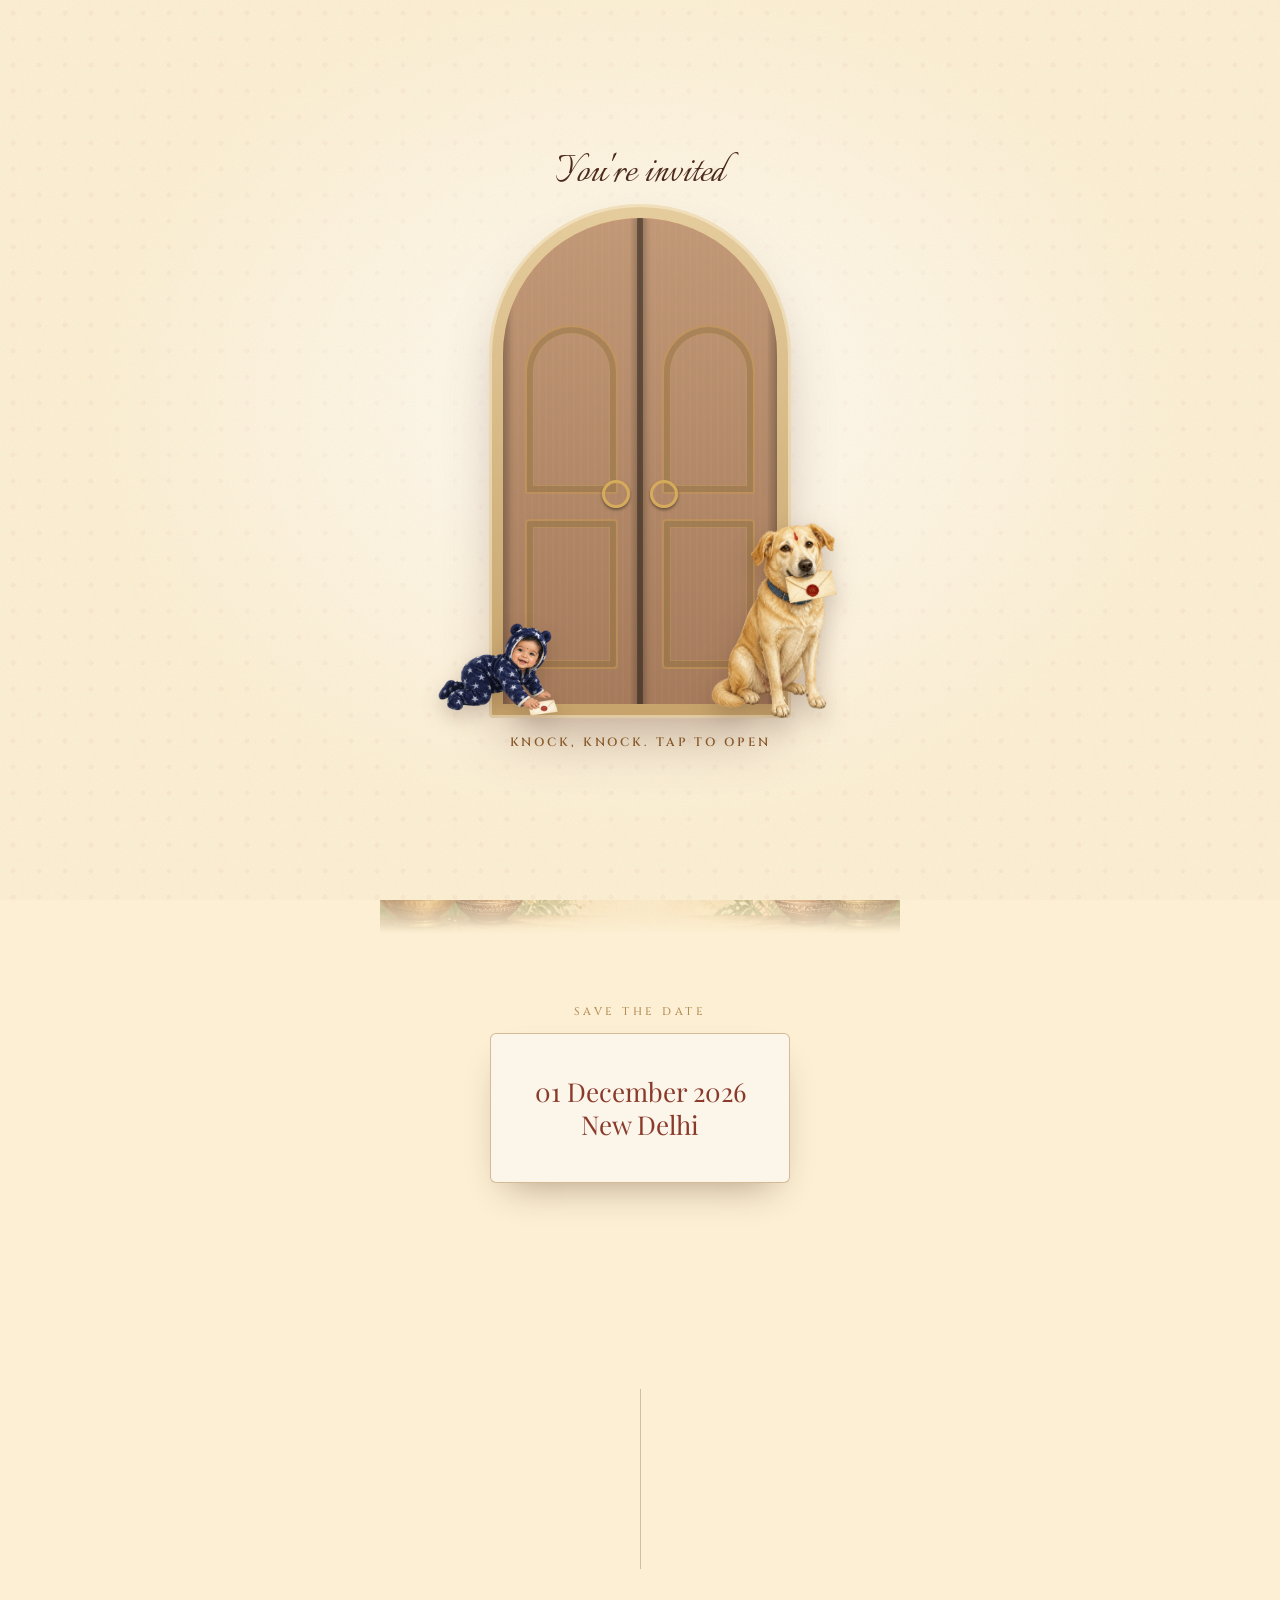
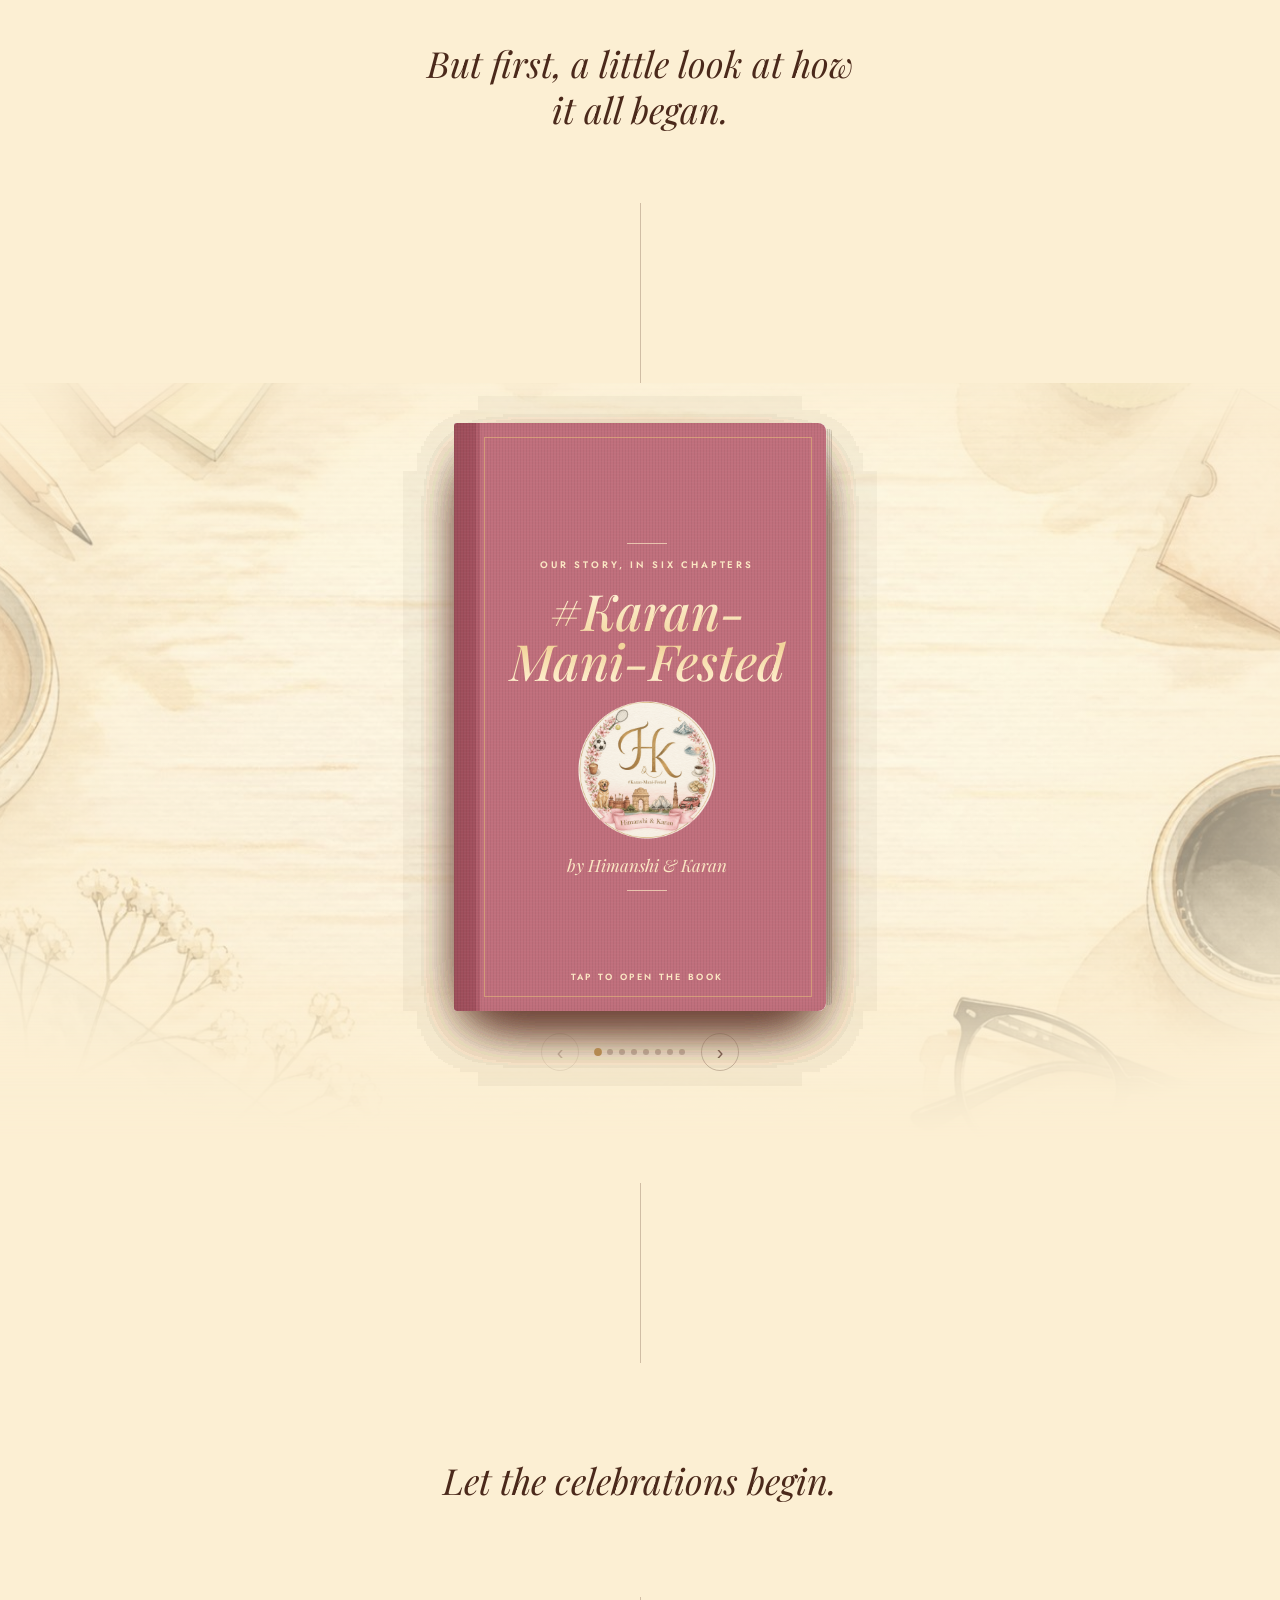
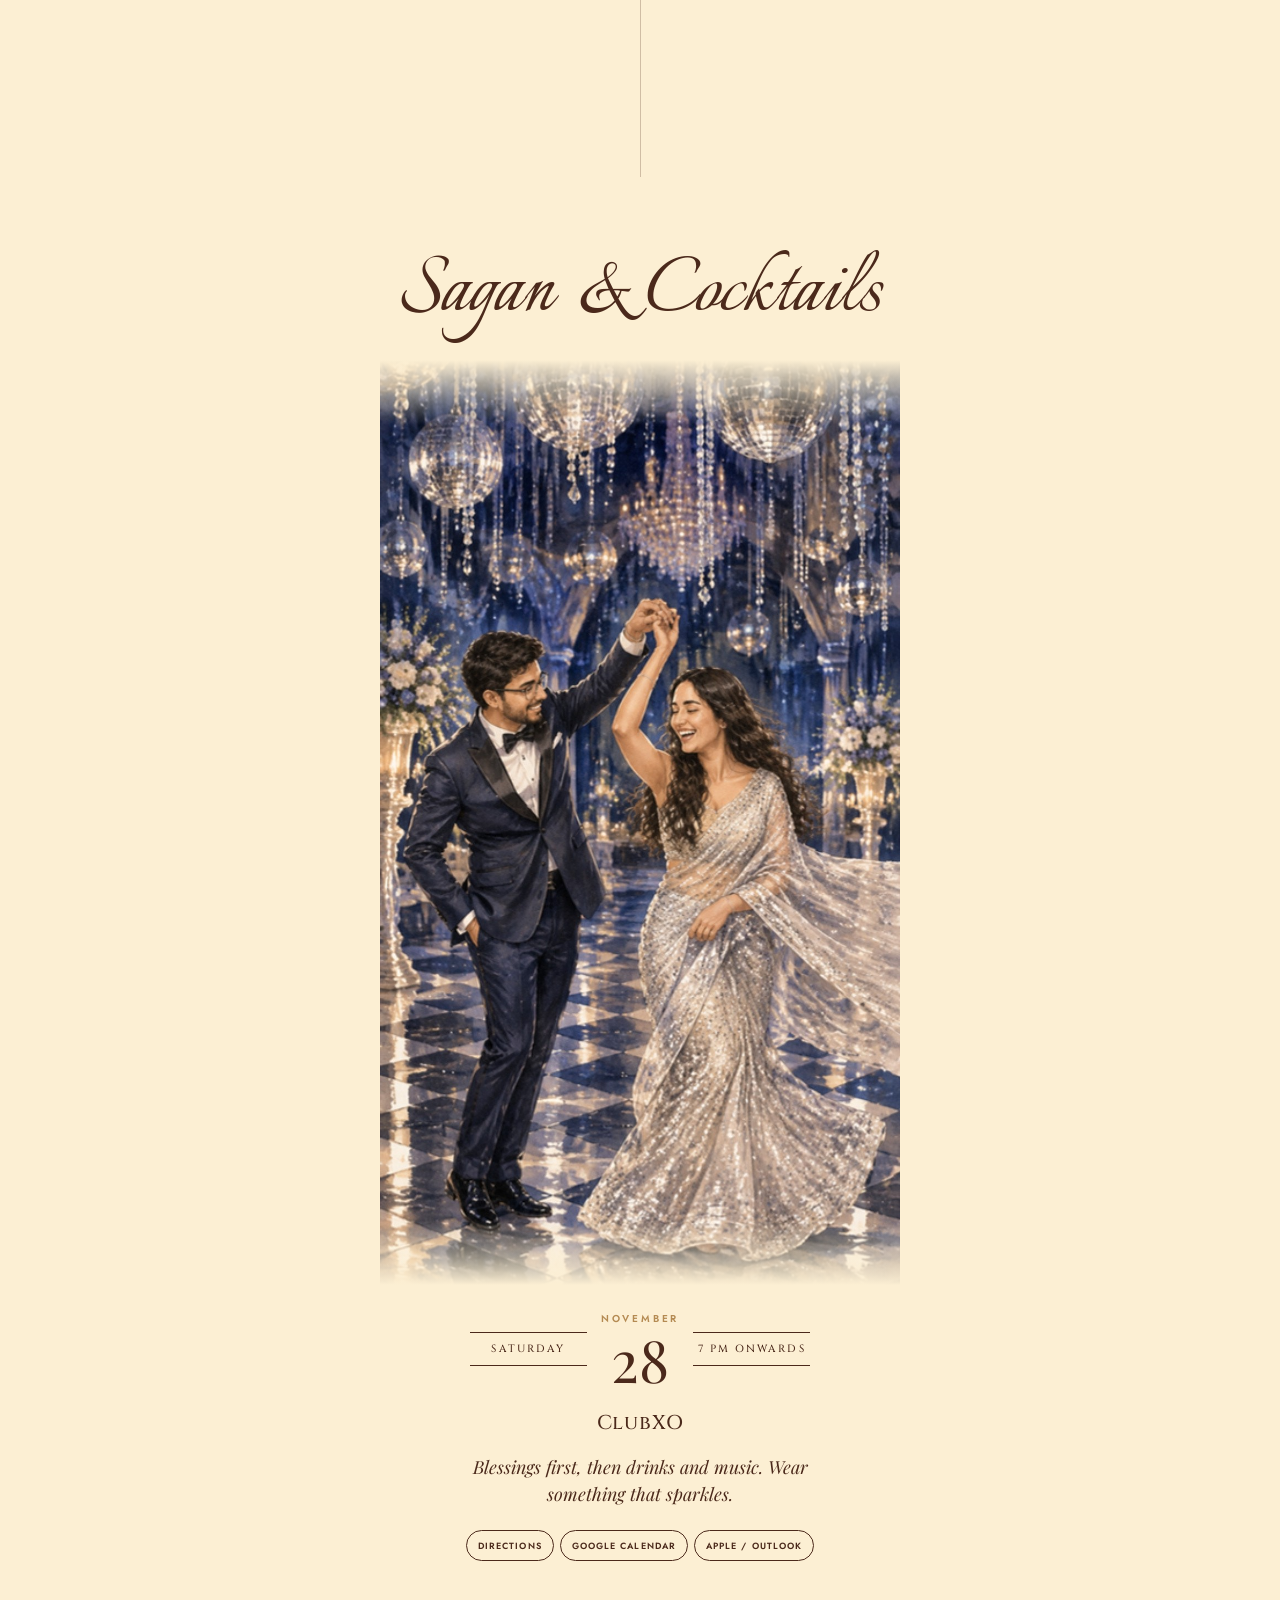
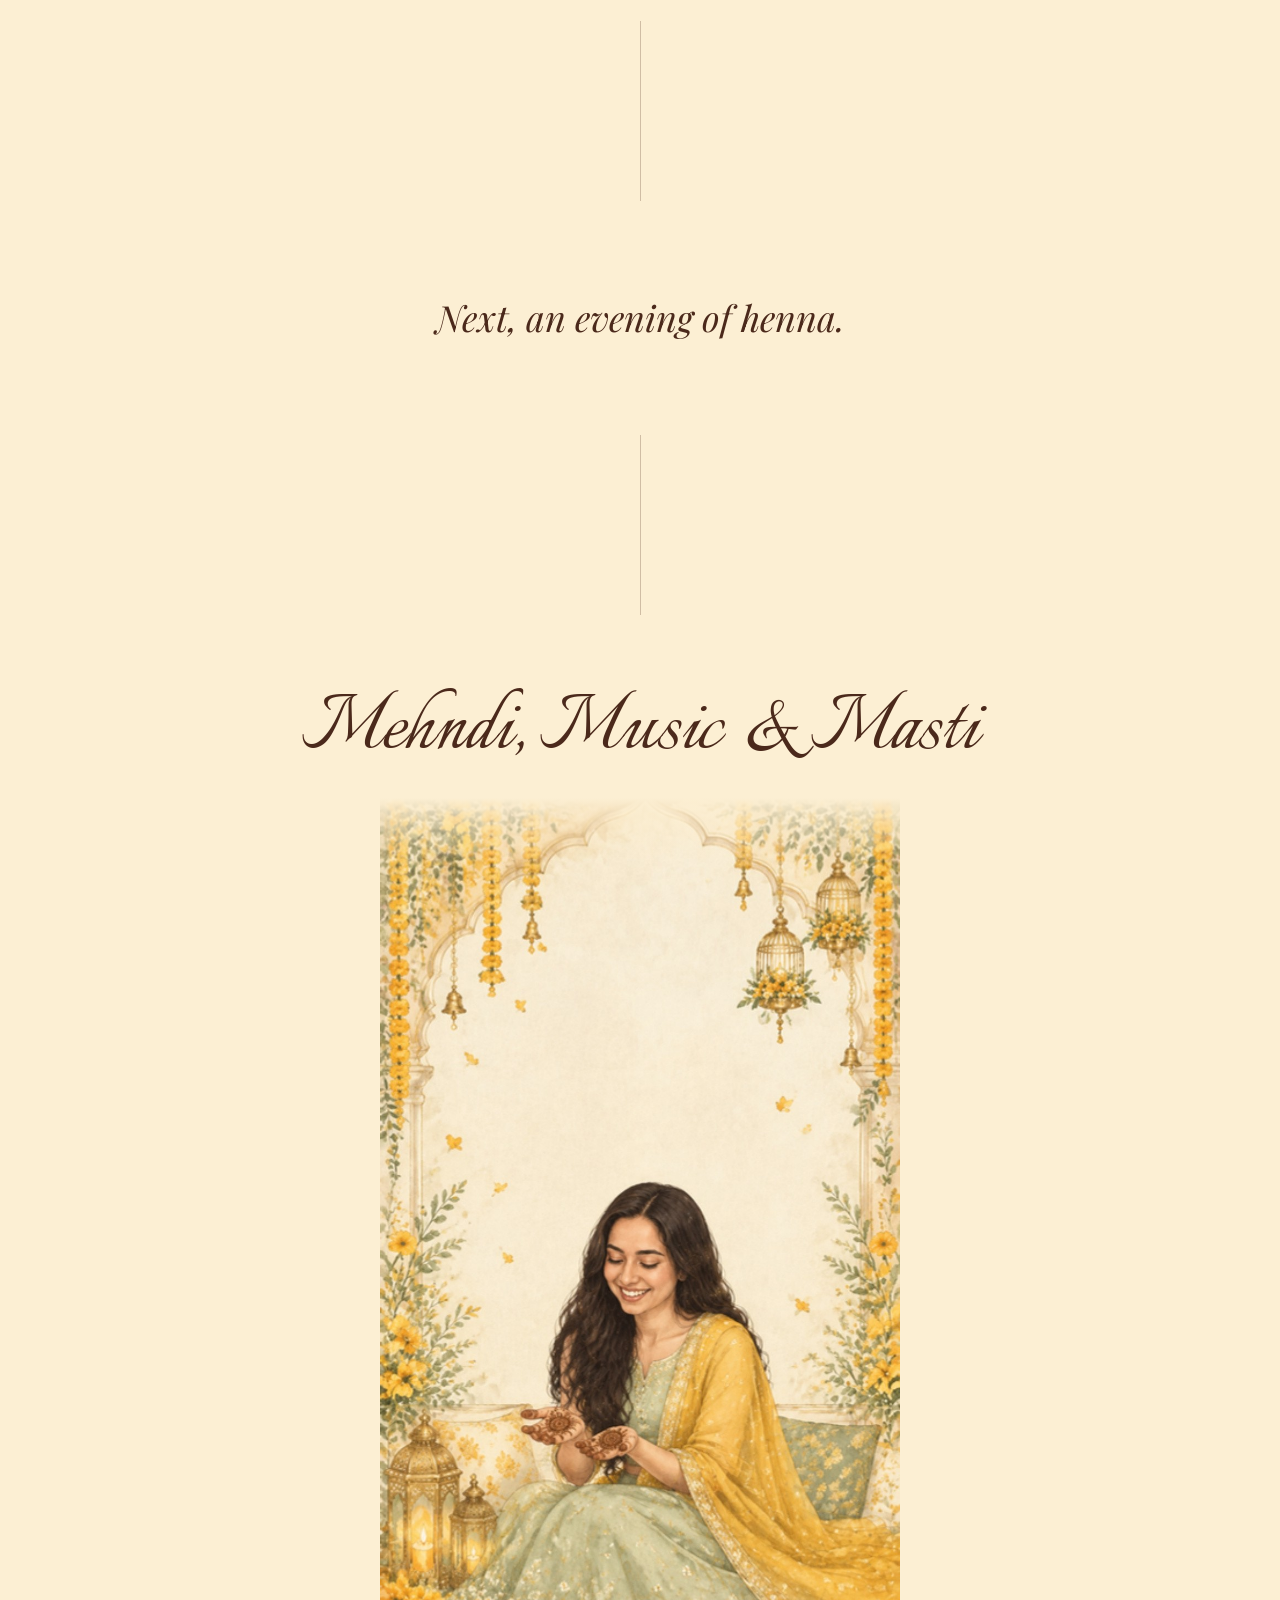
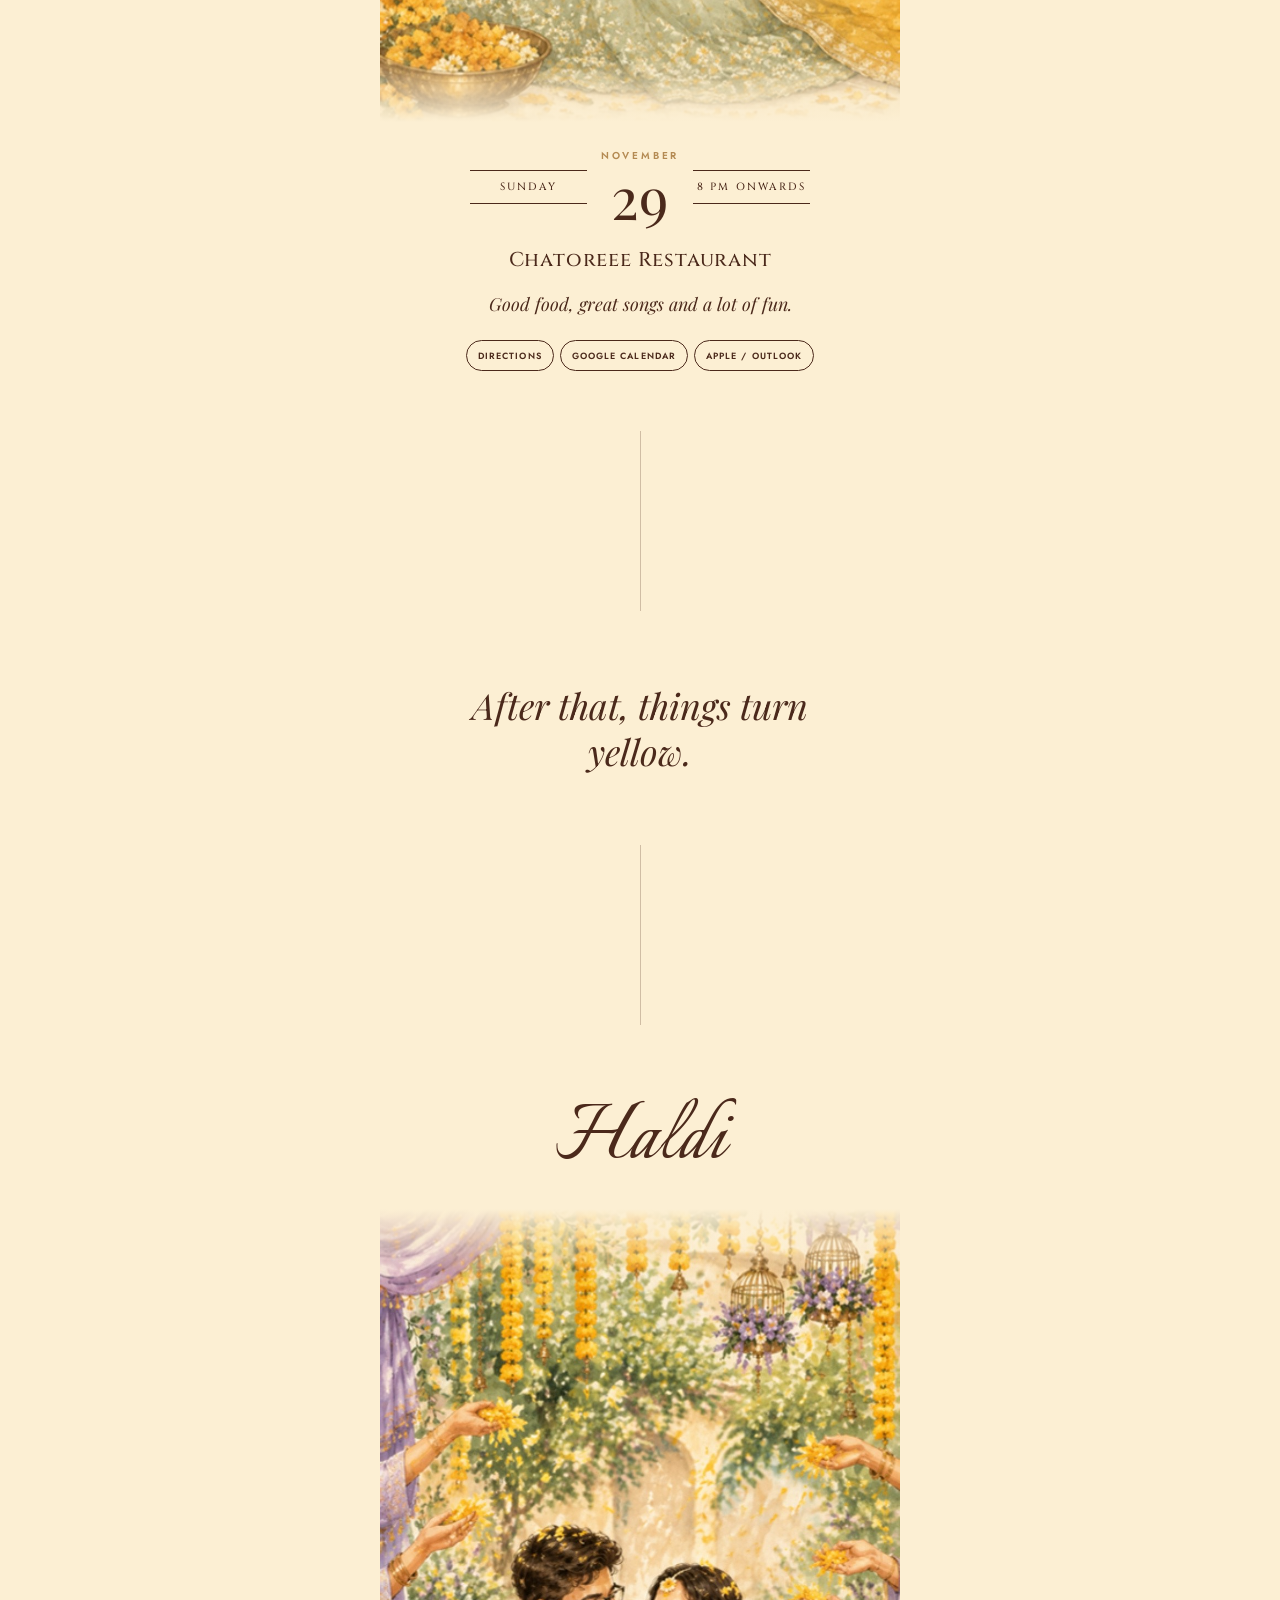
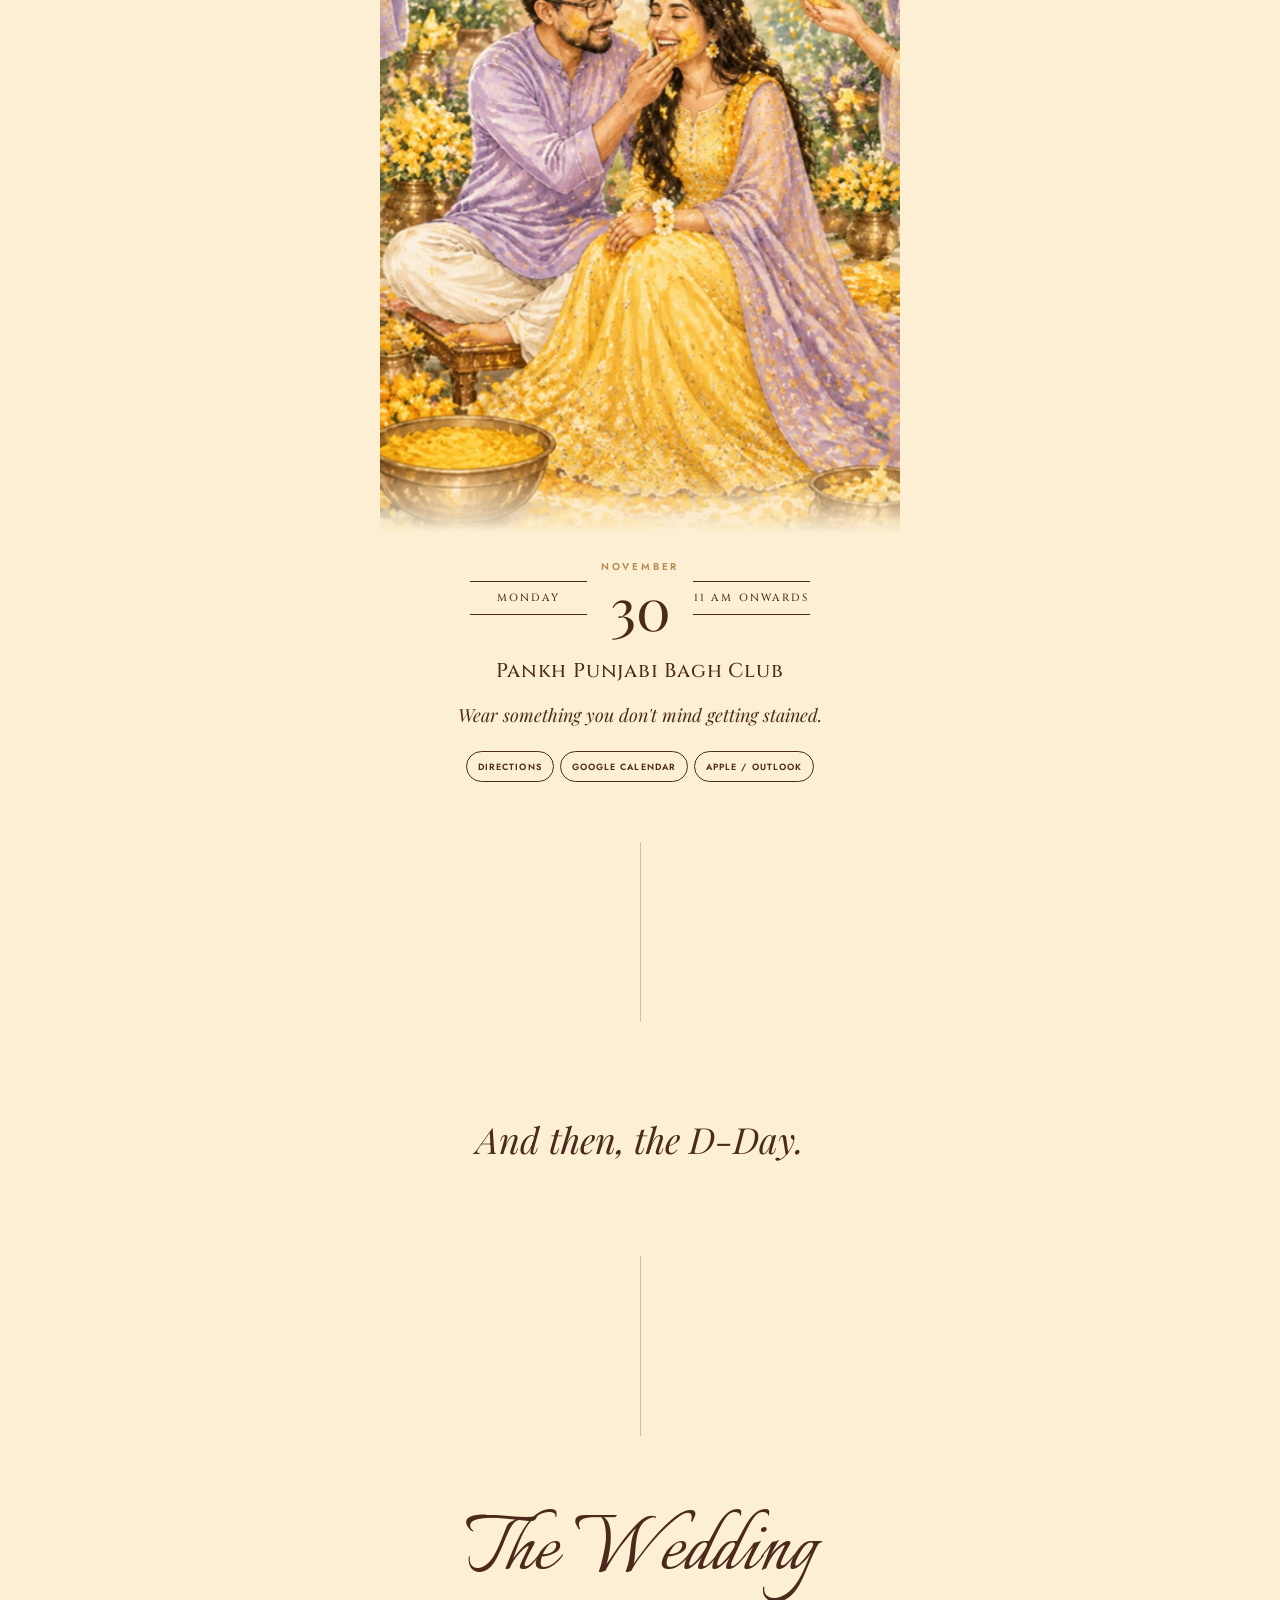
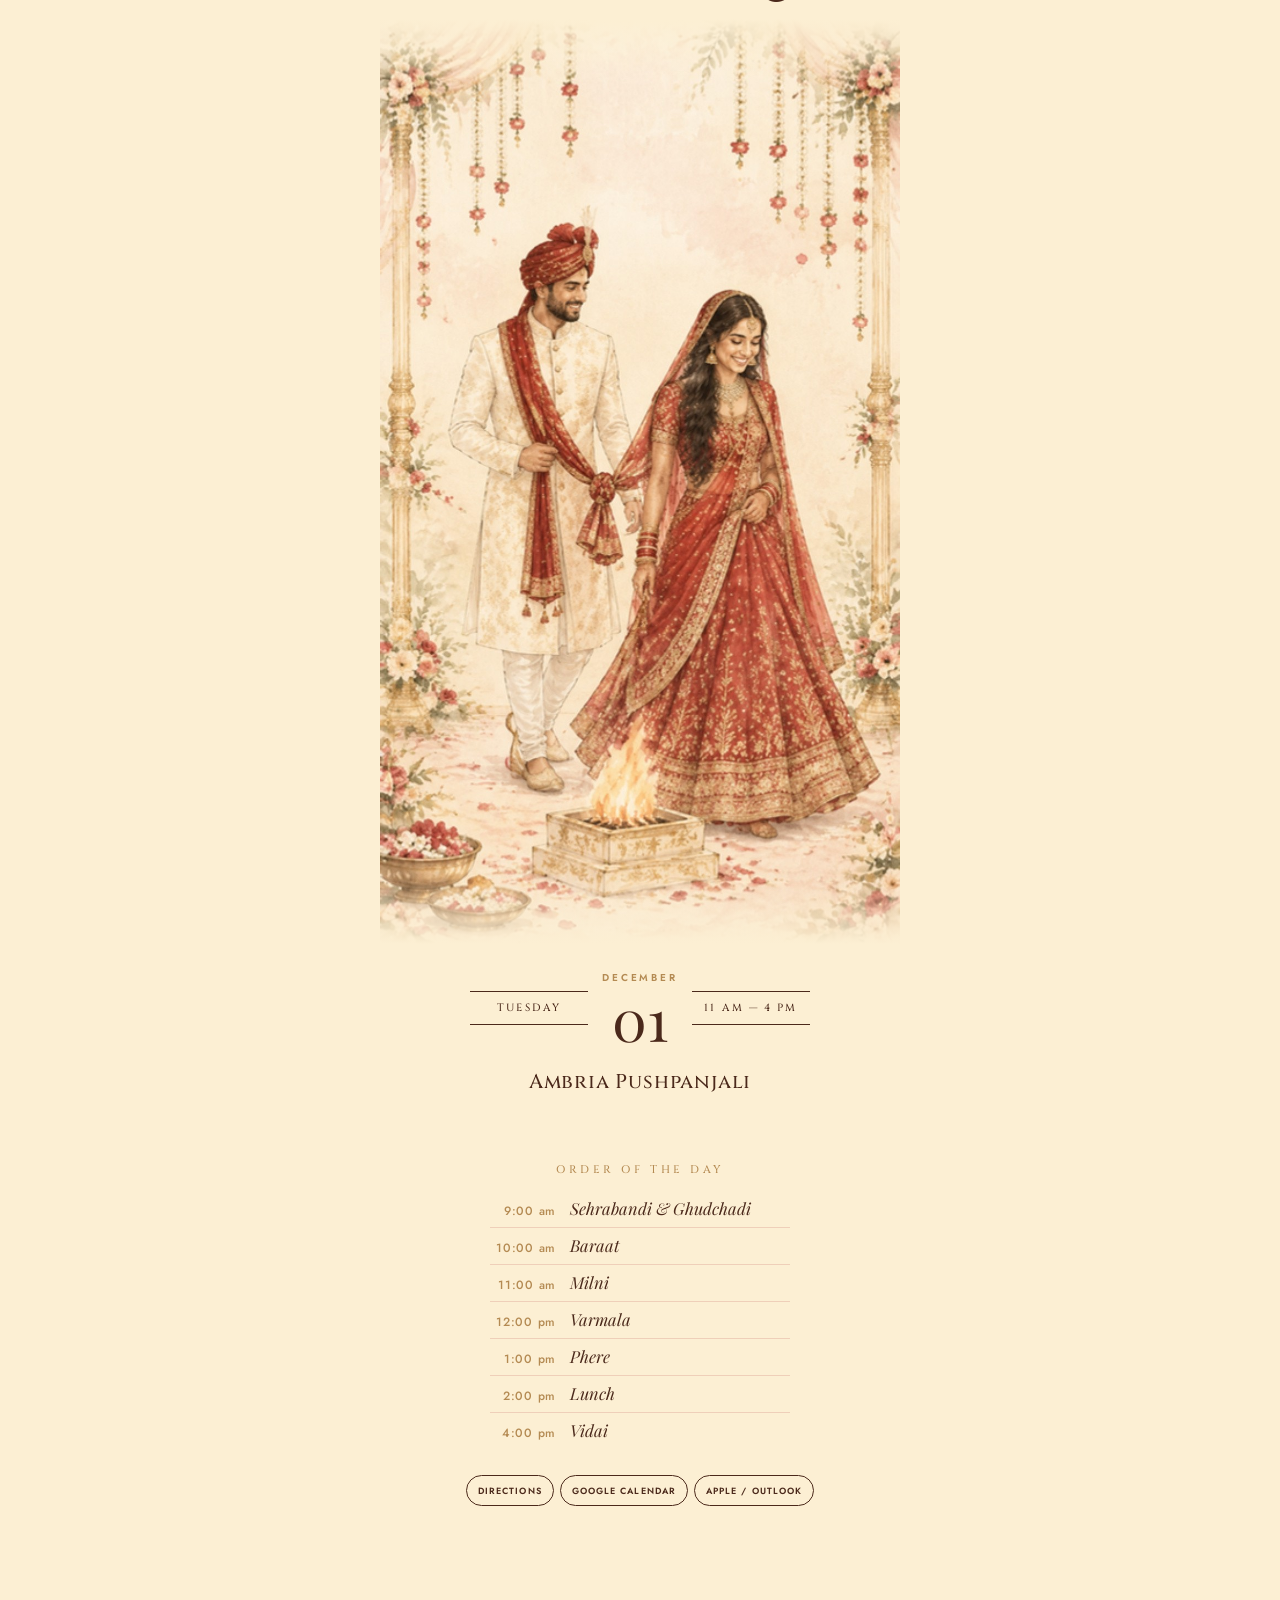
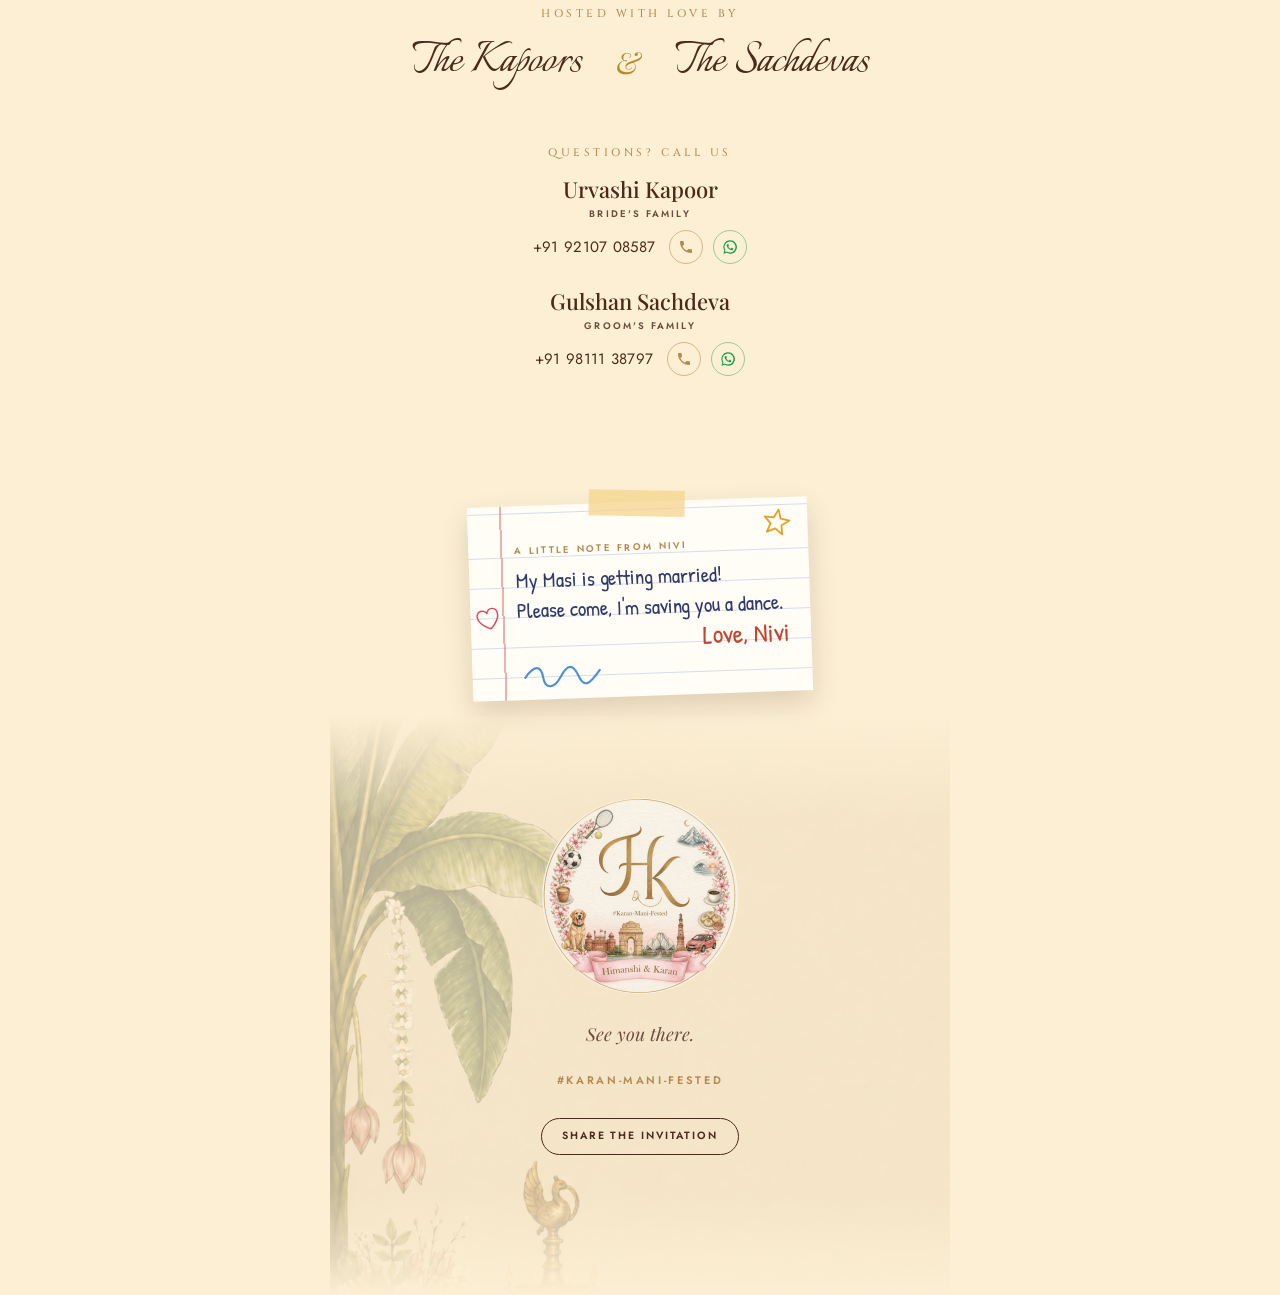
==== bride-complete/index.html @ b34a1034 "Groom side: call the cocktail evening Sangeet & Sips Co-Authored-By: Claude Opus 5.5 <noreply@anthro" ====
<!doctype html>
<html lang="en">
<head>
  <meta charset="utf-8">
  <!-- What WhatsApp / Instagram show when the link is shared: keep these first, and the image URL plain (no ?v=) -->
  <meta property="og:title" content="Himanshi &amp; Karan · Wedding Invitation">
  <meta property="og:description" content="You're invited to the wedding of Himanshi &amp; Karan · New Delhi · #Karan-Mani-Fested">
  <meta property="og:image" content="https://himanshikapoor3099.github.io/wedding-invite/assets/share-card.jpg">
  <meta property="og:image:secure_url" content="https://himanshikapoor3099.github.io/wedding-invite/assets/share-card.jpg">
  <meta property="og:image:type" content="image/jpeg">
  <meta property="og:image:width" content="1200">
  <meta property="og:image:height" content="630">
  <meta property="og:image:alt" content="Himanshi &amp; Karan wedding monogram">
  <meta property="og:url" content="https://himanshikapoor3099.github.io/wedding-invite/bride-complete/">
  <meta property="og:type" content="website">
  <meta property="og:site_name" content="Himanshi &amp; Karan">
  <meta name="twitter:card" content="summary_large_image">
  <meta name="viewport" content="width=device-width, initial-scale=1, viewport-fit=cover">
  <meta name="color-scheme" content="only light">
  <meta name="theme-color" content="#fcefd3">
  <title>Himanshi &amp; Karan · Wedding Invitation</title>
  <meta name="description" content="You're invited to the wedding of Himanshi &amp; Karan · New Delhi · #Karan-Mani-Fested">


  <!-- Made by tools/build-versions.py from index.html. Edit index.html, then rerun it. -->
  <base href="../">
  <link rel="icon" href="data:image/svg+xml,<svg xmlns='http://www.w3.org/2000/svg' viewBox='0 0 100 100'><rect width='100' height='100' rx='50' fill='%239b111e'/><text x='50' y='66' font-size='44' text-anchor='middle' fill='%23f3d9a0' font-family='Georgia'>HK</text></svg>">
  <link rel="preconnect" href="https://fonts.googleapis.com">
  <link rel="preconnect" href="https://fonts.gstatic.com" crossorigin>
  <link href="https://fonts.googleapis.com/css2?family=Cinzel:wght@400;500;600&family=Italianno&family=Jost:wght@300;400;500;600&family=Noto+Serif+Devanagari:wght@500&family=Noto+Serif+Gurmukhi:wght@500&family=Patrick+Hand&family=Playfair+Display:ital,wght@0,400;0,500;1,400;1,500&display=swap" rel="stylesheet">
  <link rel="stylesheet" href="css/main.css?v=35">
  <script>window.INVITE_VERSION = "bride-complete";</script>
  <script src="js/content.js?v=35"></script>
</head>
<body class="locked">

  <!-- ============ THE DOOR ============ -->
  <div id="door-screen">
    <p class="door-pretext" data-k="door.pretext"></p>
    <div class="door-stage">
    <button class="door" id="door" aria-label="Open the door">
        <span class="door-frame"></span>
        <span class="leaf leaf-l"><span class="leaf-face" data-door="l"></span></span>
        <span class="leaf leaf-r"><span class="leaf-face" data-door="r"></span></span>
      </button>
      <img class="door-ivy" src="assets/art/ivy-door.webp" alt="Ivy, waiting at the door with your invitation">
      <img class="door-nivi" src="assets/art/nivi-door.webp" alt="Nivi, crawling up to the door with an invitation">
      <img class="door-kids door-kids-r" src="assets/art/kids-door.webp" alt="" aria-hidden="true">
      <img class="door-kids door-babies" src="assets/art/babies-door.webp" alt="" aria-hidden="true">
    </div>
    <p class="door-hint" data-k="door.hint"></p>
  </div>

  <main id="main" inert>

    <!-- ============ BEHIND THE DOOR: THE INVITATION ============ -->
    <section class="invite-card-wrap" data-theme="peach">
      <div class="card-scene">
        <img class="card-bg" src="assets/art/bg-invite.jpg" alt="" aria-hidden="true">
        <span class="bells bells-l bells-sm" aria-hidden="true"></span>
        <span class="bells bells-r bells-sm" aria-hidden="true"></span>
        <div class="invite-card">
          <div class="blessings hero-in" style="--d:.1s" id="blessings"></div>
          <p class="together hero-in" style="--d:.4s" data-k="invite.together"></p>
          <div class="parents" id="parents"></div>
          <p class="request hero-in" style="--d:2.6s" data-k="invite.request"></p>
        </div>
      </div>
    </section>

    <!-- ============ SAVE THE DATE: scratch the foil to reveal ============ -->
    <section class="dates" data-theme="peach">
      <p class="eyebrow rv" data-k="saveTheDate.label"></p>
      <div class="scratch rv" id="scratch">
        <p class="scratch-dates" id="scratch-dates"></p>
        <canvas id="scratch-foil" aria-label="Scratch to reveal the date" role="button" tabindex="0"></canvas>
      </div>
      <p class="scratch-hint rv" id="scratch-hint" data-k="saveTheDate.hint"></p>
      <div class="countdown" id="countdown">
        <div class="cd-units" id="cd-units">
          <div class="cd"><b data-u="d">00</b><small>days</small></div>
          <div class="cd"><b data-u="h">00</b><small>hours</small></div>
          <div class="cd"><b data-u="m">00</b><small>minutes</small></div>
          <div class="cd"><b data-u="s">00</b><small>seconds</small></div>
        </div>
        <p class="cd-label" id="cd-label"></p>
      </div>
    </section>

    <div class="passage" data-k-passage="toStory"></div>

    <!-- ============ OUR STORY: A STORYBOOK ============ -->
    <section class="story" id="story" data-theme="desk">
      <div class="storybook-wrap rv">
        <div class="storybook" id="storybook"></div>
        <div class="book-nav" id="book-nav">
          <button type="button" id="pg-prev" aria-label="Previous page">‹</button>
          <span class="pg-dots" id="pg-dots"></span>
          <button type="button" id="pg-next" aria-label="Next page">›</button>
        </div>
        <p class="book-hint" id="book-hint"></p>
      </div>
    </section>

    <!-- ============ EVENTS (built from js/content.js) ============ -->
    <div id="events"></div>


    <!-- ============ FAMILIES, SIGN-OFF ============ -->
    <section class="family" data-theme="paper">
      <p class="eyebrow rv" data-k="family.label"></p>
      <div class="family-sides" id="family-sides"></div>
      <div class="contacts rv">
        <p class="eyebrow" data-k="contacts.title"></p>
        <ul id="contact-list"></ul>
      </div>
    </section>

    <!-- ============ A NOTE FROM NIVI ============ -->
    <section class="nivi" data-theme="paper">
      <div class="nivi-note rv">
        <p class="nivi-label" data-k="nivi.label"></p>
        <p class="nivi-text" data-k="nivi.note"></p>
        <p class="nivi-sign" data-k="nivi.sign"></p>
        <p class="nivi-role" data-k="nivi.role"></p>
        <svg class="doodle doodle-star" viewBox="0 0 40 40" aria-hidden="true"><path d="M20 3l4.6 11.2 12 .9-9.2 7.8 2.9 11.7L20 28.3 9.7 34.6l2.9-11.7L3.4 15.1l12-.9z"/></svg>
        <svg class="doodle doodle-heart" viewBox="0 0 40 36" aria-hidden="true"><path d="M20 33S3 22.5 3 11.5A8.5 8.5 0 0 1 20 7a8.5 8.5 0 0 1 17 4.5C37 22.5 20 33 20 33z"/></svg>
        <svg class="doodle doodle-loop" viewBox="0 -2 90 34" aria-hidden="true"><path d="M3 18c10-14 18-14 20 0s12 14 20 0 14-14 20 0 12 10 24-6"/></svg>
      </div>
    </section>

    <section class="closing" data-theme="paper">
      <div class="bg-art" data-art="bg-closing" data-art-optional></div>
      <div class="mono rv" data-monogram></div>
      <p class="signoff rv" data-k="closing.signoff"></p>
      <p class="signoff-fam rv" data-k="closing.families"></p>
      <p class="signoff-line rv" data-k="closing.line"></p>
      <p class="hashtag rv" data-k="couple.hashtag"></p>
      <button class="btn rv" id="share-btn" type="button">Share the invitation</button>
    </section>
  </main>

  <div class="scroll-hint" id="scroll-hint" aria-hidden="true"><span>Scroll</span><i></i></div>

  <button class="music" id="music" type="button" aria-label="Pause music" hidden>
    <span></span><span></span><span></span><span></span>
  </button>

  <script src="js/page.js?v=35"></script>
</body>
</html>
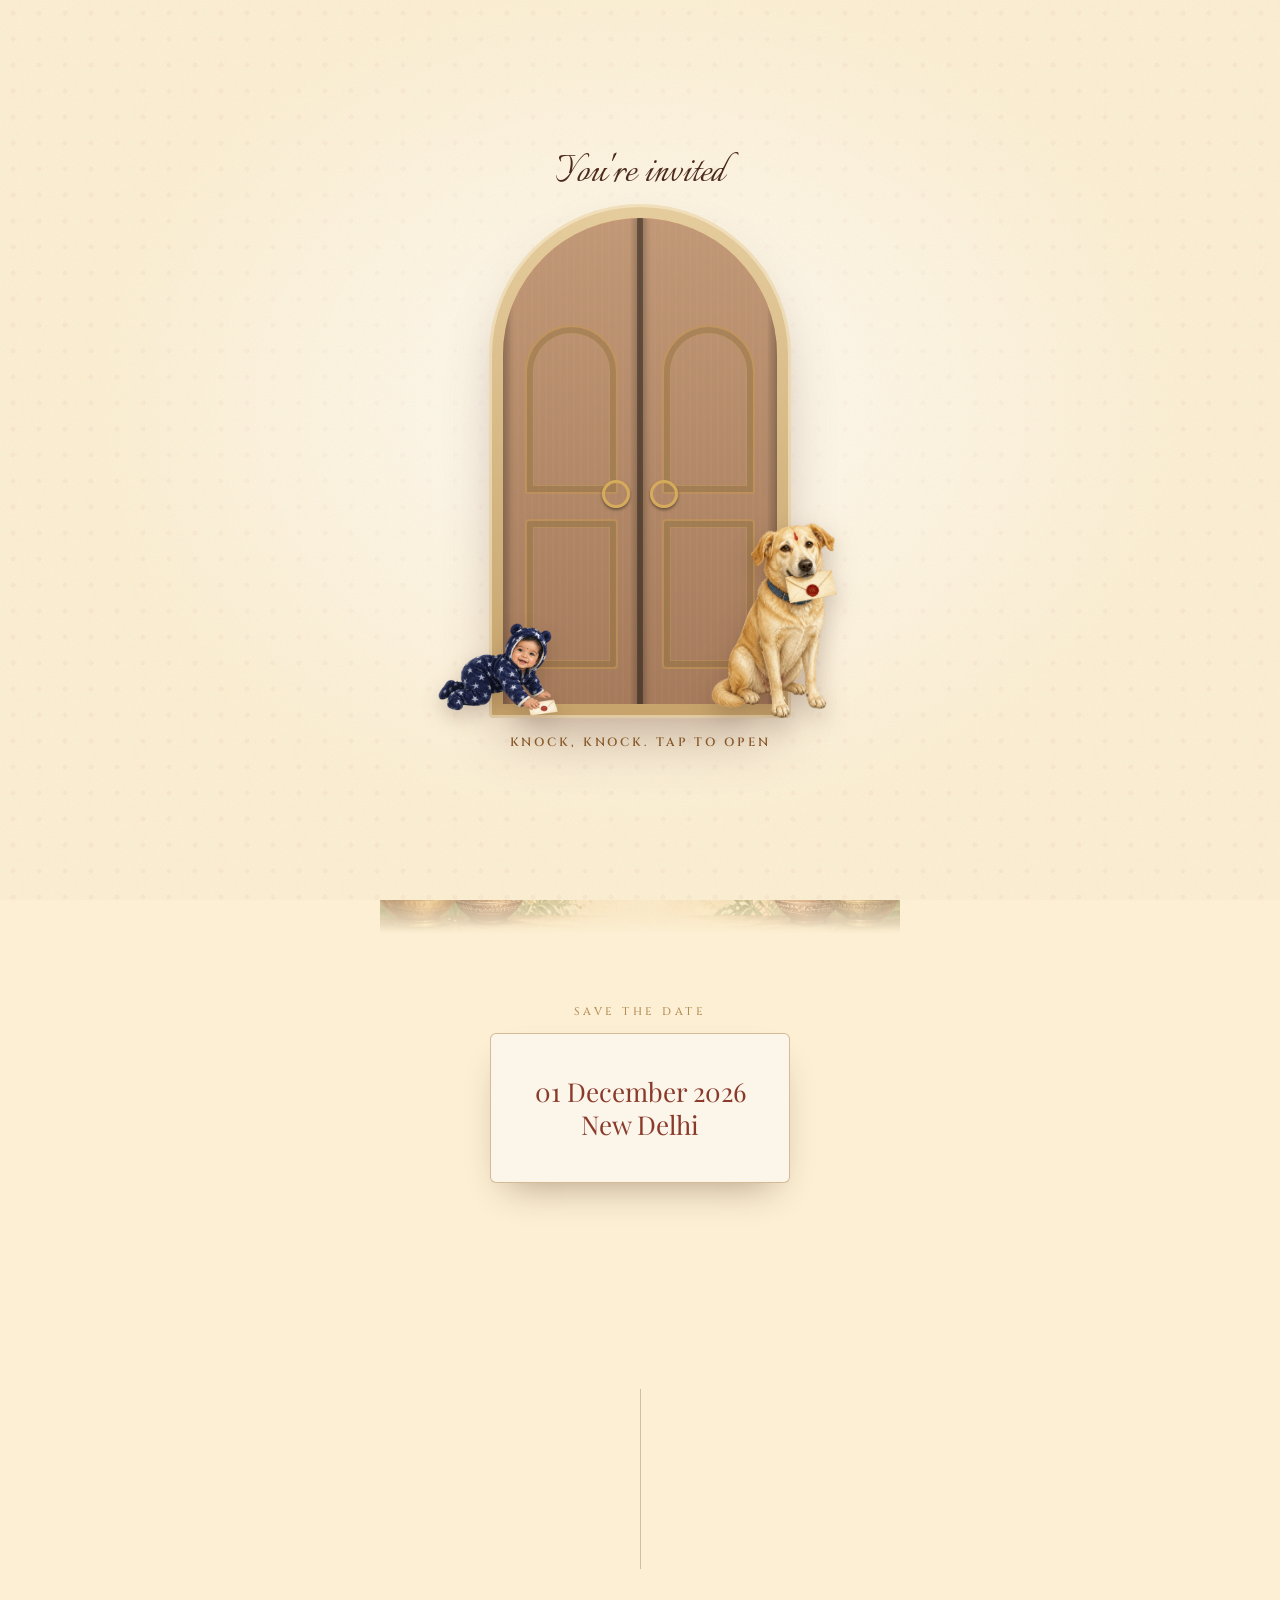
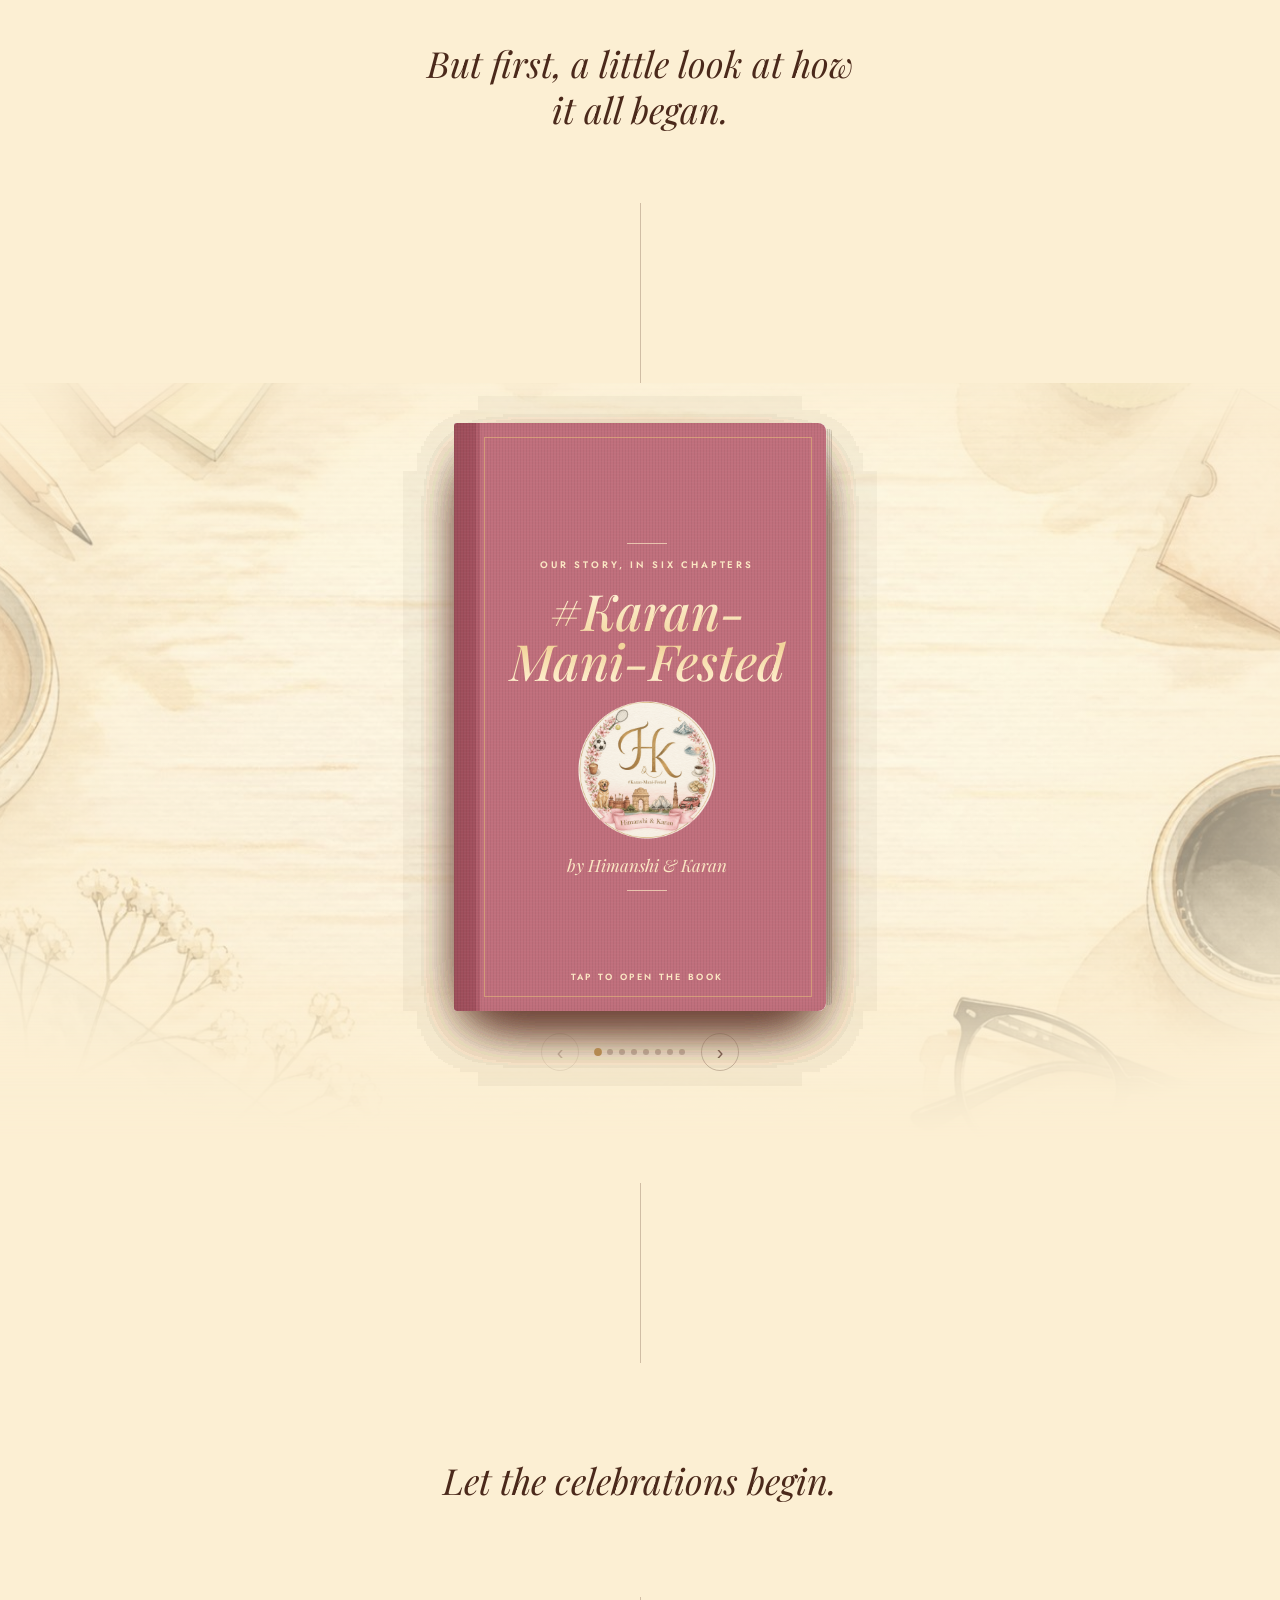
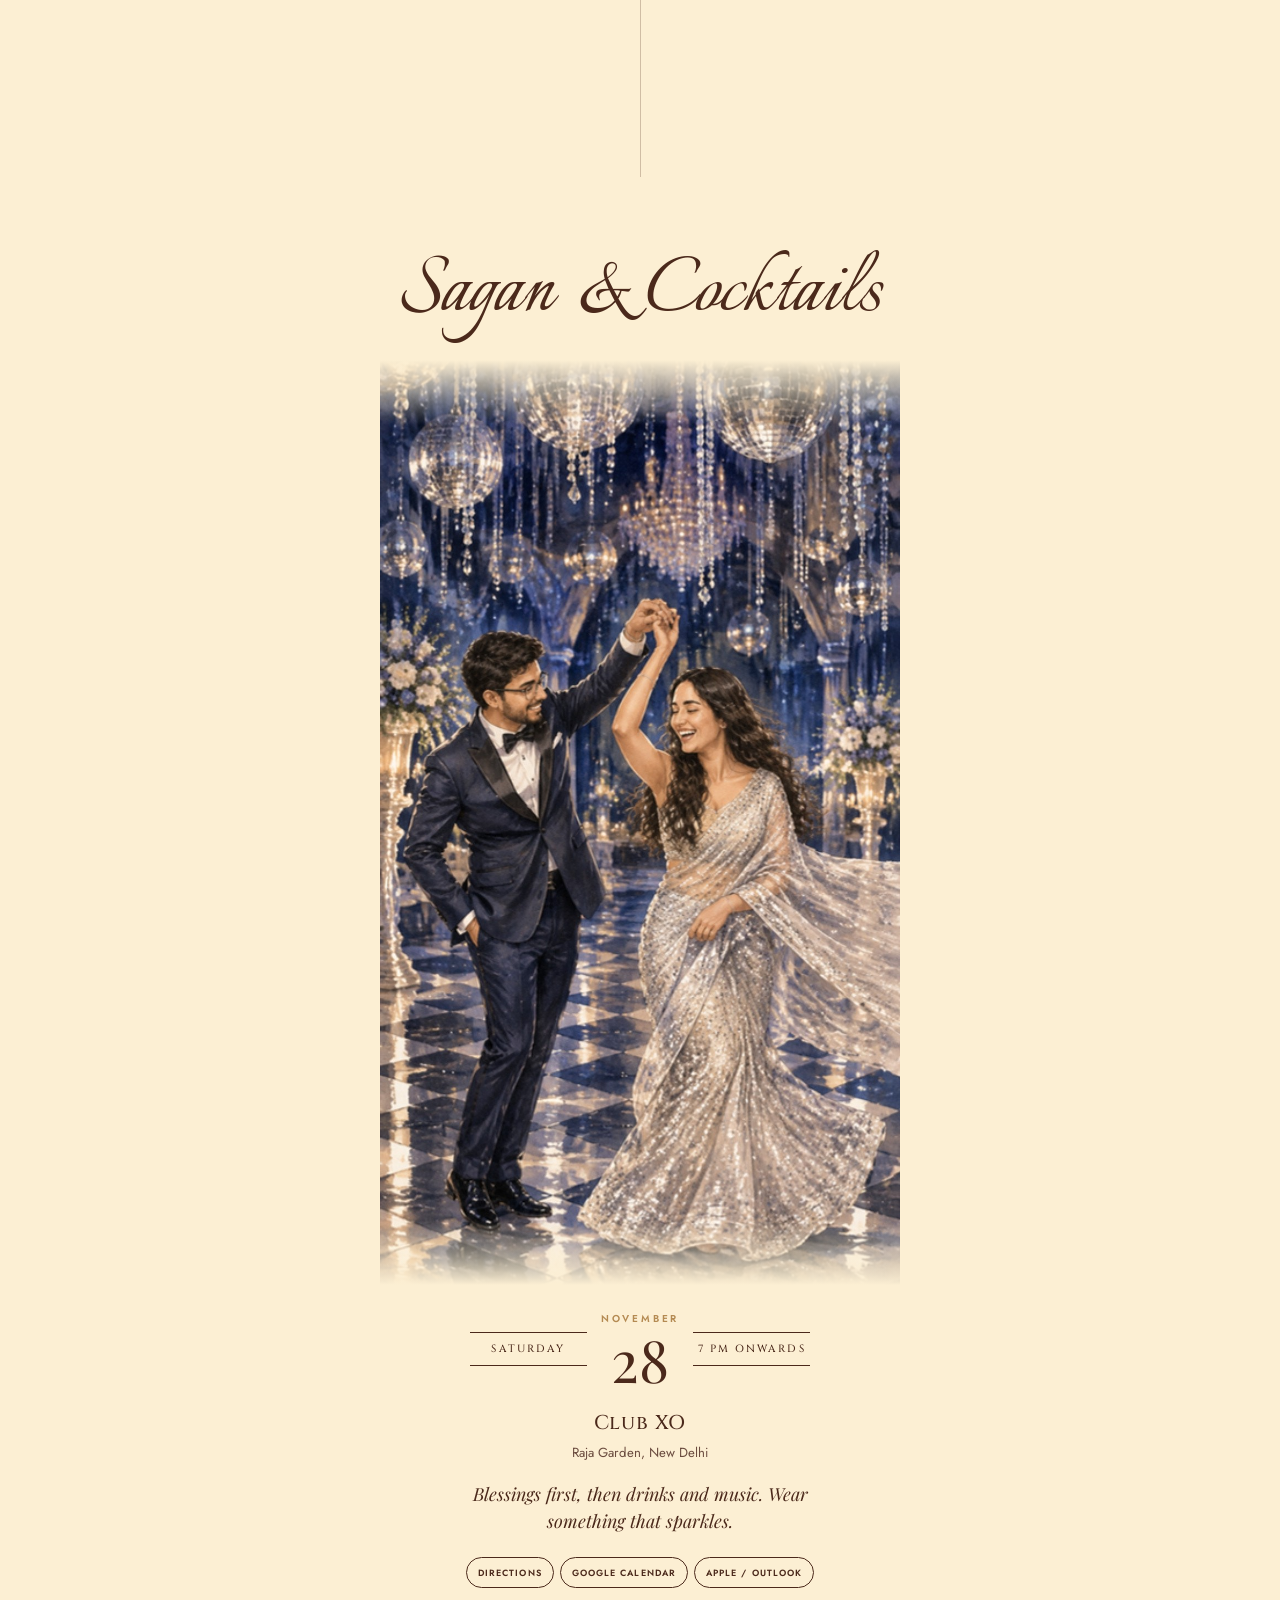
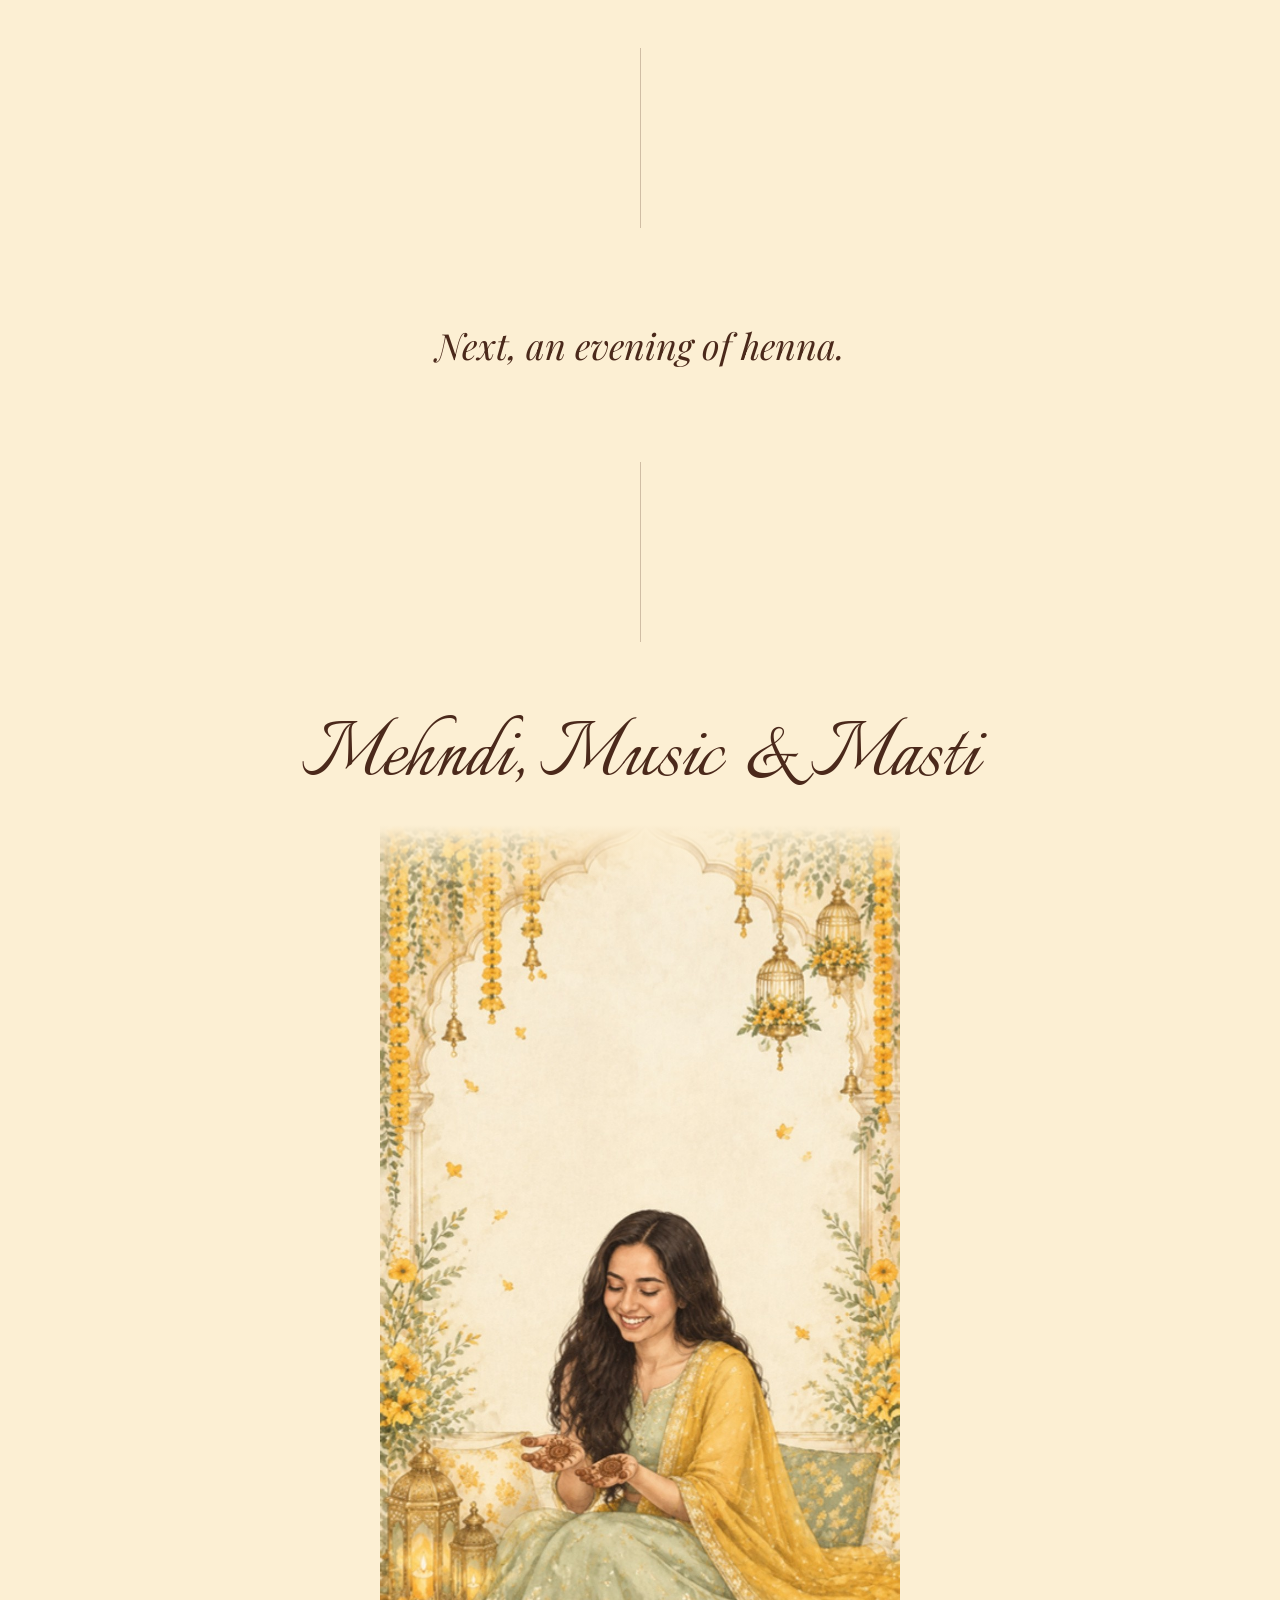
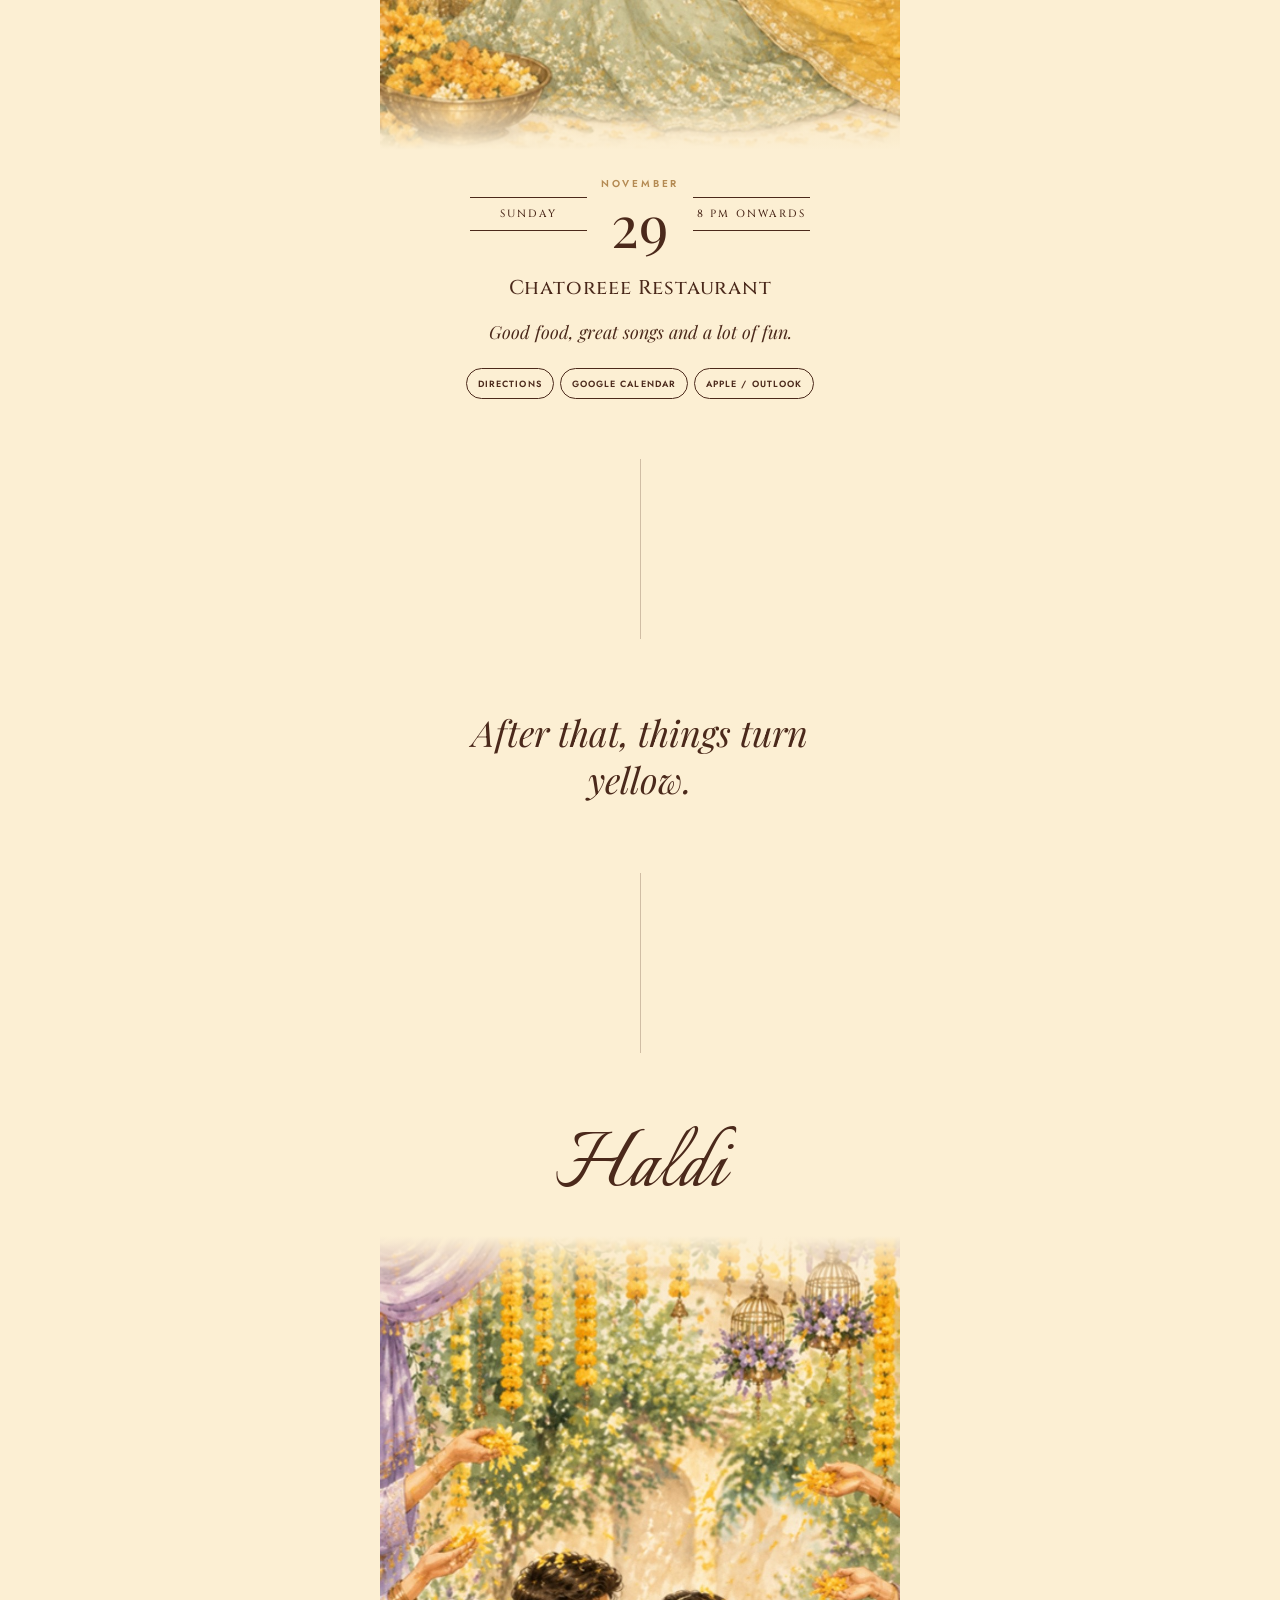
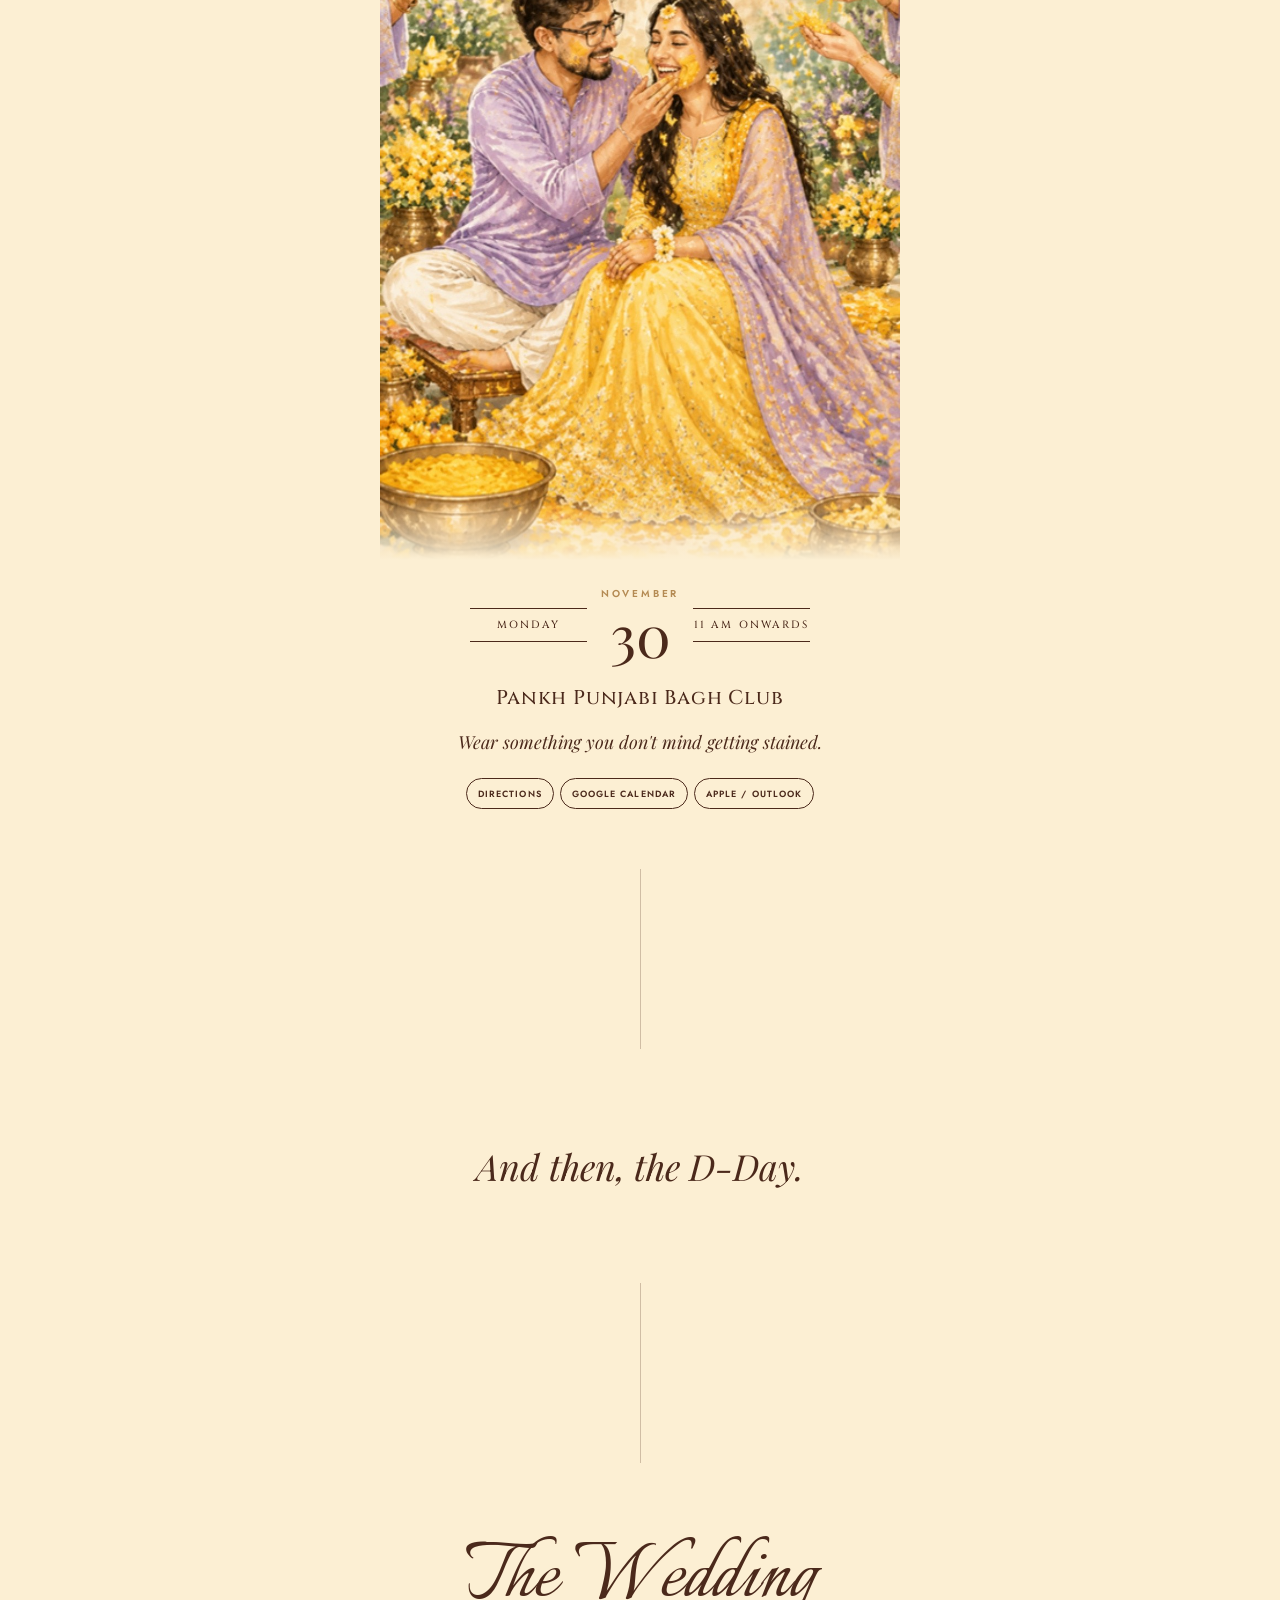
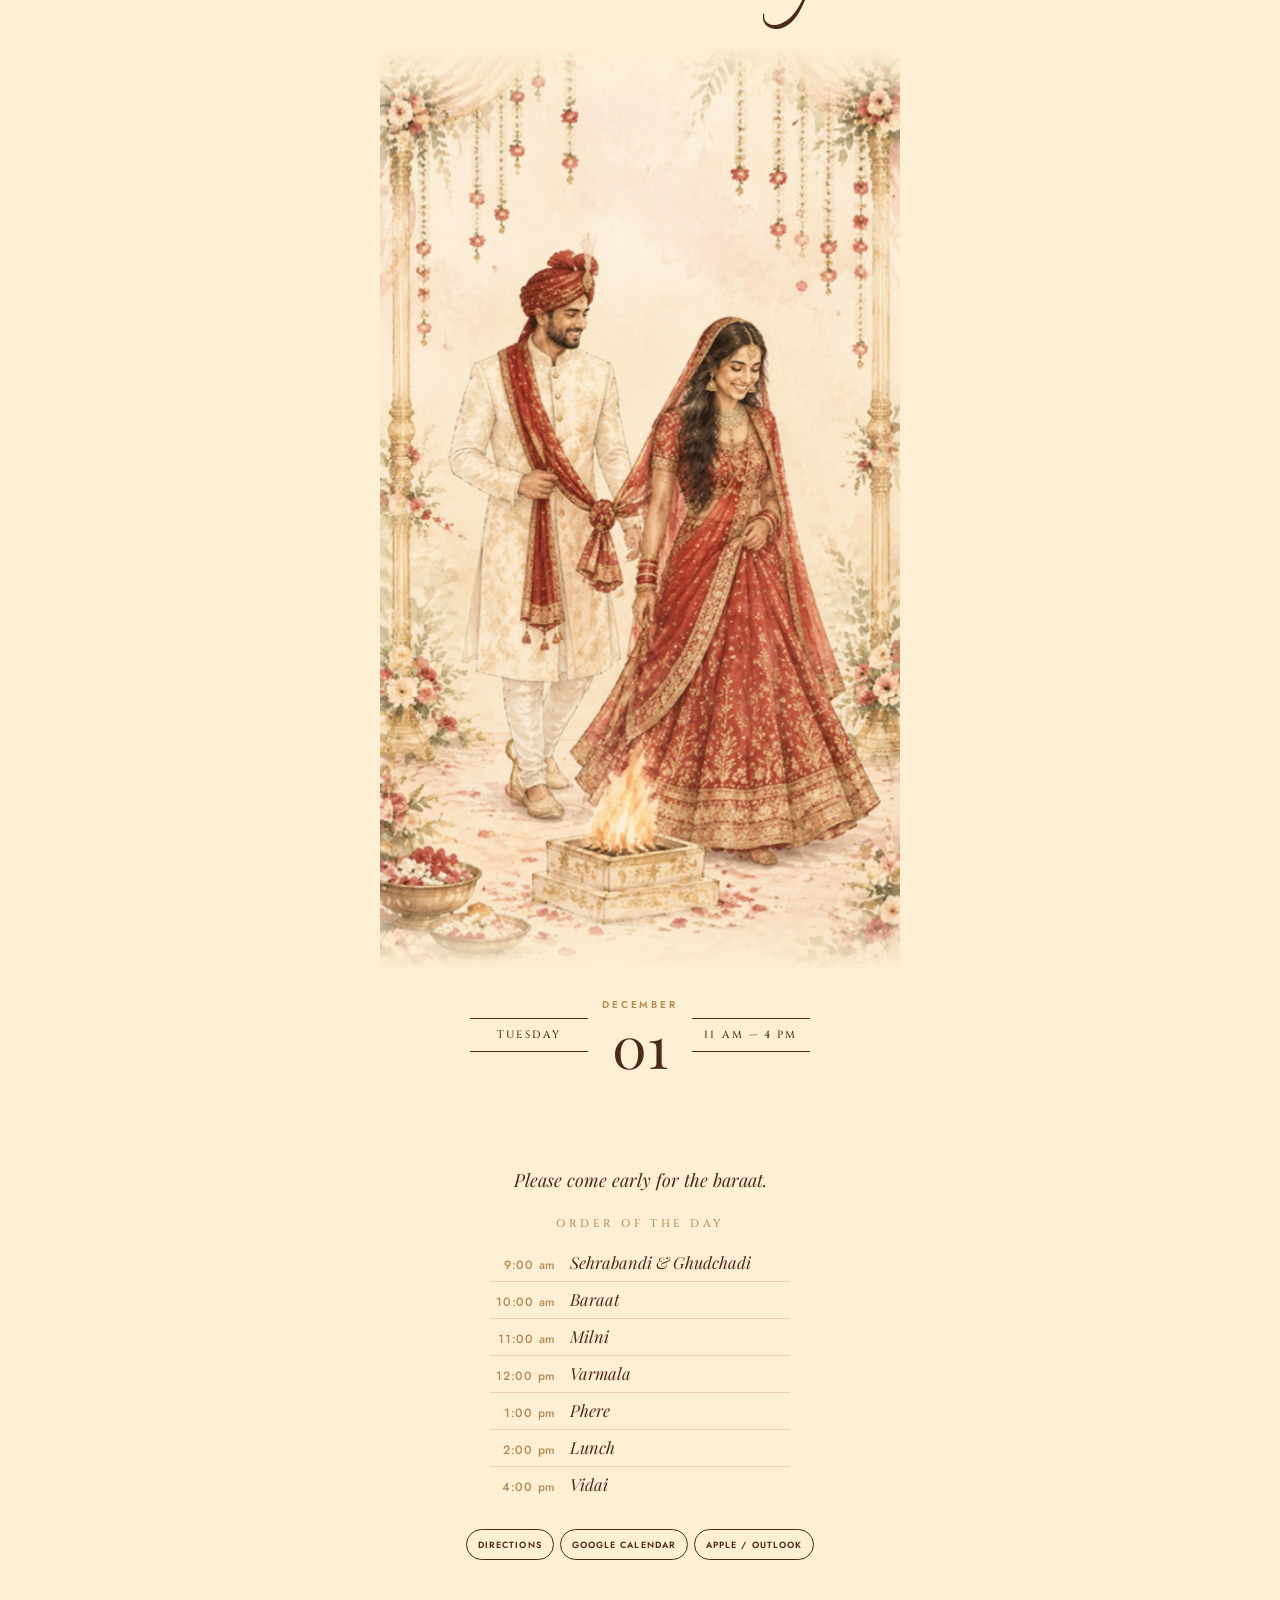
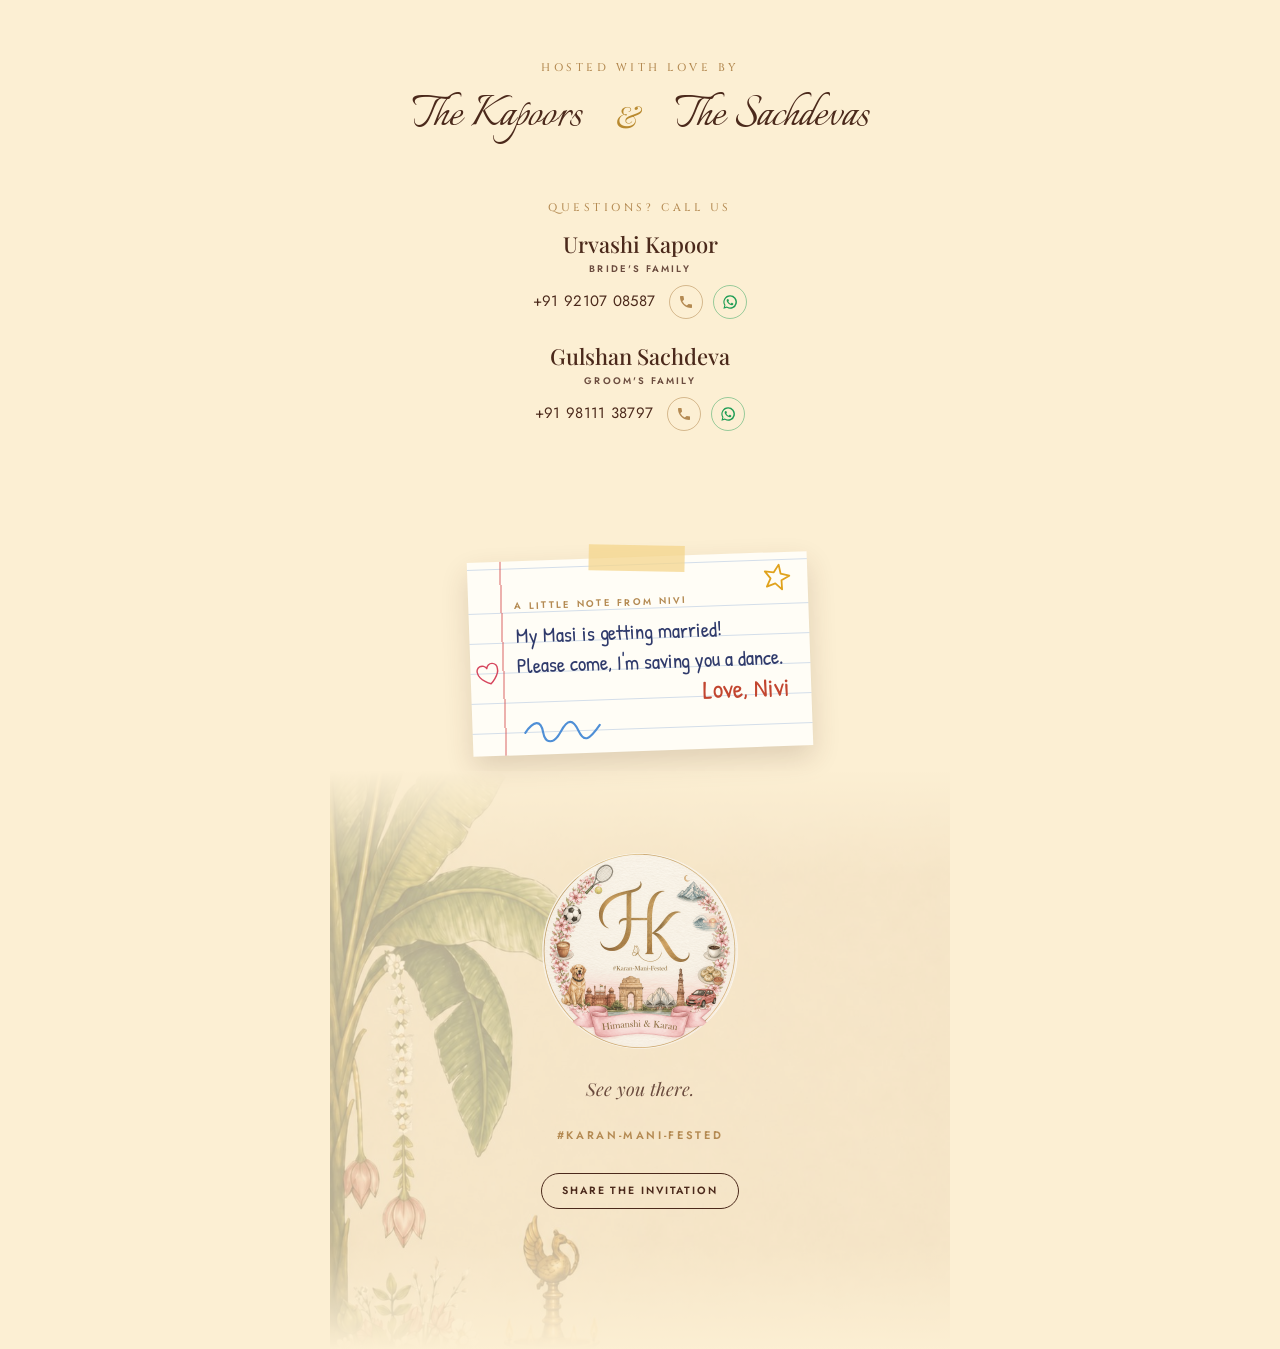
==== commit 5c06a76d: "Full venue names; no storybook on the groom Sangeet + Wedding invite Club XO, Raja Garden, New Delhi" ====
--- a/bride-complete/index.html
+++ b/bride-complete/index.html
@@ -28,9 +28,9 @@
   <link rel="preconnect" href="https://fonts.googleapis.com">
   <link rel="preconnect" href="https://fonts.gstatic.com" crossorigin>
   <link href="https://fonts.googleapis.com/css2?family=Cinzel:wght@400;500;600&family=Italianno&family=Jost:wght@300;400;500;600&family=Noto+Serif+Devanagari:wght@500&family=Noto+Serif+Gurmukhi:wght@500&family=Patrick+Hand&family=Playfair+Display:ital,wght@0,400;0,500;1,400;1,500&display=swap" rel="stylesheet">
-  <link rel="stylesheet" href="css/main.css?v=35">
+  <link rel="stylesheet" href="css/main.css?v=40">
   <script>window.INVITE_VERSION = "bride-complete";</script>
-  <script src="js/content.js?v=35"></script>
+  <script src="js/content.js?v=40"></script>
 </head>
 <body class="locked">
 
@@ -146,6 +146,6 @@
     <span></span><span></span><span></span><span></span>
   </button>
 
-  <script src="js/page.js?v=35"></script>
+  <script src="js/page.js?v=40"></script>
 </body>
 </html>
